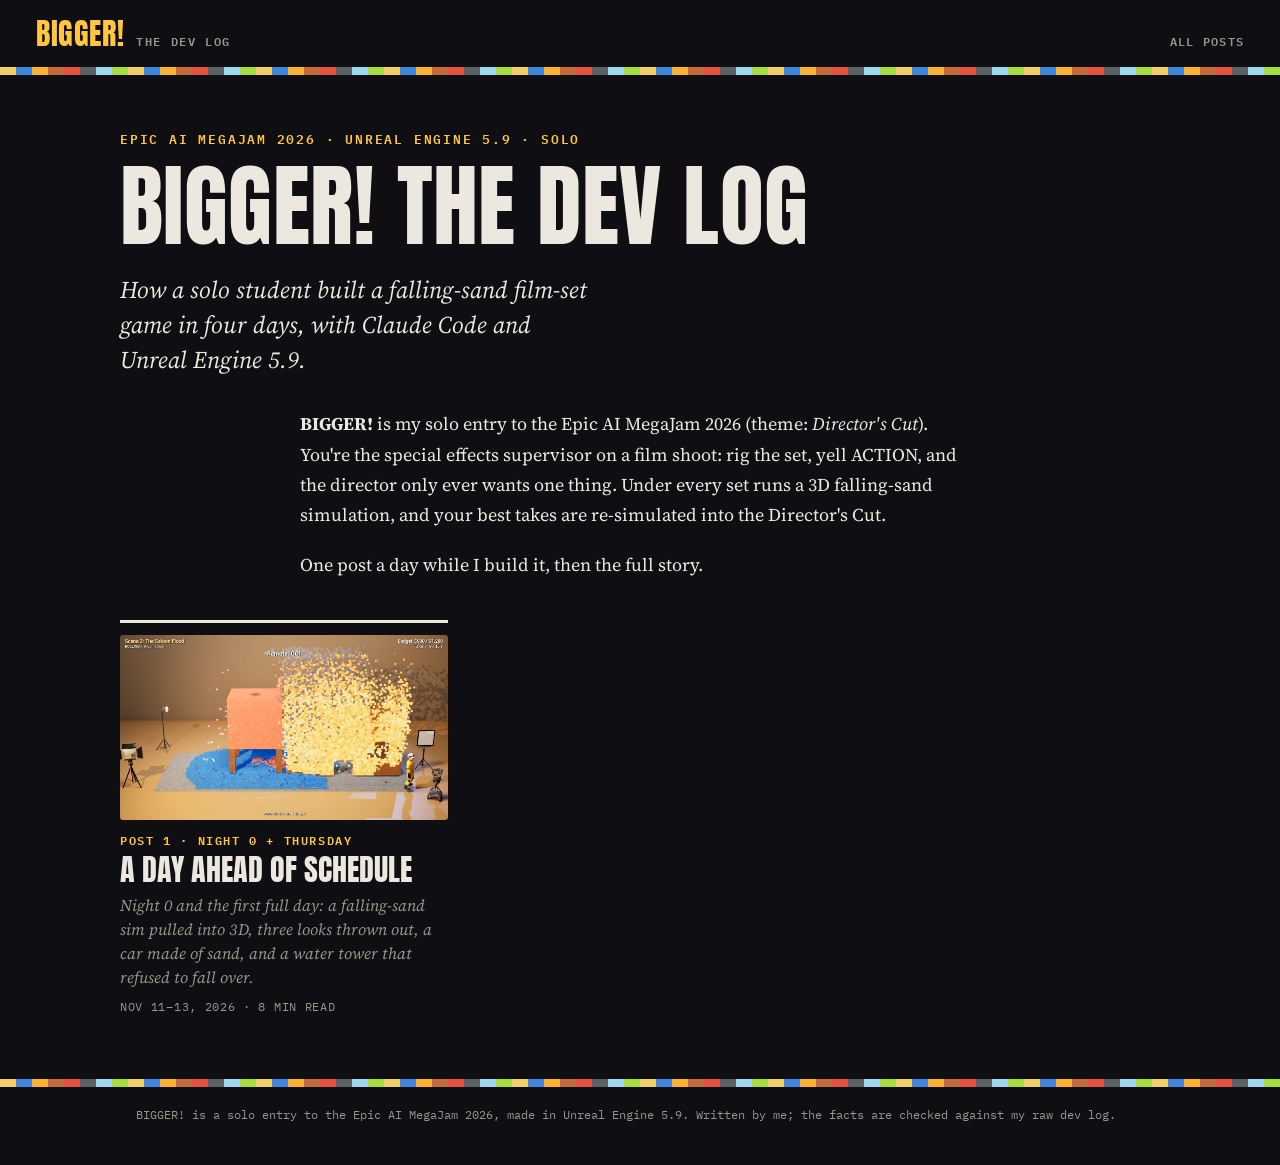
==== docs/index.html @ 2514d6fc "Post 1: A day ahead of schedule (Night 0 and Thursday) Duncan's post, in his words, after two fact c" ====
<!doctype html>
<html lang="en">
<head>
<meta charset="utf-8">
<meta name="viewport" content="width=device-width, initial-scale=1">
<title>BIGGER! The Dev Log</title>
<meta name="description" content="How a solo student built a falling-sand film-set game in four days, with Claude Code and Unreal Engine 5.9.">
<meta property="og:title" content="BIGGER! The Dev Log">
<meta property="og:description" content="How a solo student built a falling-sand film-set game in four days, with Claude Code and Unreal Engine 5.9.">
<meta property="og:url" content="https://derbadunkadunk.github.io/bigger-devlog/">
<link rel="preconnect" href="https://fonts.googleapis.com">
<link rel="preconnect" href="https://fonts.gstatic.com" crossorigin>
<link href="https://fonts.googleapis.com/css2?family=Anton&family=IBM+Plex+Mono:wght@400;600&family=Source+Serif+4:ital,opsz,wght@0,8..60,400;0,8..60,600;1,8..60,400&display=swap" rel="stylesheet">
<link rel="stylesheet" href="static/style.css">
</head>
<body class="theme-screening">
<header class="mast">
  <a class="mark" href="">BIGGER!<span>The Dev Log</span></a>
  <nav><a href="">All posts</a></nav>
</header>
<div class="tiles" aria-hidden="true"></div>
<main class="index">
  <header class="head">
    <p class="kicker">Epic AI MegaJam 2026 · Unreal Engine 5.9 · Solo</p>
    <h1>BIGGER! The Dev Log</h1>
    <p class="standfirst">How a solo student built a falling-sand film-set game in four days, with Claude Code and Unreal Engine 5.9.</p>
  </header>
  <div class="body intro"><p><strong>BIGGER!</strong> is my solo entry to the Epic AI MegaJam 2026 (theme: <em>Director's Cut</em>). You're the special effects supervisor on a film shoot: rig the set, yell ACTION, and the director only ever wants one thing. Under every set runs a 3D falling-sand simulation, and your best takes are re-simulated into the Director's Cut.</p><p>One post a day while I build it, then the full story.</p></div>
  <div class="cards"><a class="card" href="post-1/"><img src="media/D3-1401-scene2-flood-and-fire.jpg" alt="" loading="lazy"><span class="card-kicker">Post 1 · Night 0 + Thursday</span><span class="card-title">A day ahead of schedule</span><span class="card-stand">Night 0 and the first full day: a falling-sand sim pulled into 3D, three looks thrown out, a car made of sand, and a water tower that refused to fall over.</span><span class="card-meta">Nov 11–13, 2026 · 8 min read</span></a></div>
</main>
<footer class="foot"><div class="tiles" aria-hidden="true"></div><p>BIGGER! is a solo entry to the Epic AI MegaJam 2026, made in Unreal Engine 5.9. Written by me; the facts are checked against my raw dev log.</p></footer>
</body>
</html>
---- docs/static/style.css ----
/* BIGGER! The Dev Log. Two looks share one layout: callsheet (light paper) and screening (dark). */

:root {
  --col: 680px;
  --wide: 1040px;
  --hero: 1240px;
  --gutter: 16px;
  /* The game's tile palette (sampled by eye from the captures). */
  --t-sand: #f2cf6b; --t-water: #3f86de; --t-fire: #ffb22e; --t-wood: #c46a3a;
  --t-car: #e5533f; --t-iron: #5d6068; --t-glass: #9fd8ef; --t-lane: #a6dd3f;
  --display: "Anton", "Impact", "Arial Narrow", sans-serif;
  --serif: "Source Serif 4", Georgia, "Times New Roman", serif;
  --mono: "IBM Plex Mono", Consolas, monospace;
}

body.theme-callsheet {
  --bg: #f3efe6; --panel: #ebe4d6; --ink: #17140f; --muted: #6a6257; --rule: #d6cdbd;
  --accent: #c4342a; --accent-2: #b8860b; --quote: #c4342a; --todo: #2f6fb3;
}
body.theme-screening {
  --bg: #0f0e12; --panel: #19181e; --ink: #ece7df; --muted: #9a948b; --rule: #2c2a31;
  --accent: #ffc740; --accent-2: #ff6a3d; --quote: #ffc740; --todo: #6fb3ff;
}

* { box-sizing: border-box; }
html { -webkit-text-size-adjust: 100%; }
body {
  margin: 0; background: var(--bg); color: var(--ink);
  font: 400 1.125rem/1.68 var(--serif);
  font-optical-sizing: auto;
}
a { color: inherit; text-decoration-color: var(--accent); text-underline-offset: 3px; }
a:hover { color: var(--accent); }

/* Masthead and the tile strip. */
.mast {
  display: flex; align-items: baseline; justify-content: space-between; gap: 16px;
  max-width: var(--hero); margin: 0 auto; padding: 18px var(--gutter) 12px;
}
.mark { font: 400 1.9rem/1 var(--display); letter-spacing: .02em; color: var(--accent); text-decoration: none; }
.mark span { font: 600 .72rem/1 var(--mono); letter-spacing: .14em; text-transform: uppercase; color: var(--muted); margin-left: 12px; }
.mast nav a { font: 600 .78rem/1 var(--mono); letter-spacing: .1em; text-transform: uppercase; text-decoration: none; color: var(--muted); }
.tiles {
  height: 8px;
  background: repeating-linear-gradient(90deg,
    var(--t-sand) 0 16px, var(--t-water) 16px 32px, var(--t-fire) 32px 48px, var(--t-wood) 48px 64px,
    var(--t-car) 64px 80px, var(--t-iron) 80px 96px, var(--t-glass) 96px 112px, var(--t-lane) 112px 128px);
}

main { padding: 0 var(--gutter); }

/* Article head. */
.head { max-width: var(--wide); margin: 56px auto 32px; }
.kicker { font: 600 .8rem/1.4 var(--mono); letter-spacing: .14em; text-transform: uppercase; color: var(--accent); margin: 0 0 14px; }
h1 {
  font: 400 clamp(2.6rem, 7.5vw, 5.6rem)/0.98 var(--display);
  text-transform: uppercase; letter-spacing: .005em; margin: 0 0 22px; max-width: 16ch;
}
.standfirst { font-size: clamp(1.2rem, 2.4vw, 1.5rem); line-height: 1.45; font-style: italic; color: var(--ink); max-width: 40ch; margin: 0 0 20px; }
.byline { font: 400 .8rem/1.4 var(--mono); letter-spacing: .06em; text-transform: uppercase; color: var(--muted); margin: 0; }
.byline span { color: var(--accent); padding: 0 4px; }

/* Figures. */
figure { margin: 36px 0; }
figure img, figure video { display: block; width: 100%; height: auto; border-radius: 3px; background: #000; }
figcaption { font: 400 .8rem/1.5 var(--mono); color: var(--muted); margin-top: 10px; }
/* A small screenshot shown at its own size, floated beside the text: `![..](..){: .side}`. */
figure.side { float: right; width: 281px; margin: 6px 0 18px 28px; }
h2, .box, .pair, .wide { clear: both; }
.hero { max-width: var(--hero); margin: 0 auto 44px; }
.hero figcaption { max-width: var(--wide); margin: 10px auto 0; }

/* Body column. */
.body { max-width: var(--col); margin: 0 auto; counter-reset: sec; }
.body > p:first-of-type::first-letter {
  float: left; font: 400 4.6rem/0.82 var(--display); color: var(--accent);
  padding: 6px 10px 0 0;
}
.body h2 {
  counter-increment: sec;
  font: 400 clamp(1.9rem, 4vw, 2.6rem)/1.05 var(--display); text-transform: uppercase;
  margin: 64px 0 18px; padding-top: 18px; border-top: 3px solid var(--ink);
}
.body h2::before {
  content: "Scene " counter(sec, decimal-leading-zero);
  display: block; font: 600 .76rem/1 var(--mono); letter-spacing: .16em; color: var(--accent); margin-bottom: 10px;
}
.body h3 { font: 600 1.15rem/1.3 var(--serif); margin: 32px 0 8px; }
.body p { margin: 0 0 1.1em; }
.body ul, .body ol { padding-left: 1.2em; }
.body li { margin: .3em 0; }
.body code { font: .9em var(--mono); background: var(--panel); padding: 1px 5px; border-radius: 3px; }
.body blockquote:not(.pull) { margin: 24px 0; padding: 4px 0 4px 18px; border-left: 3px solid var(--rule); color: var(--muted); }

/* Wider than the column. */
.wide, .pair { width: min(var(--wide), calc(100vw - 2 * var(--gutter))); margin-left: 50%; transform: translateX(-50%); }
.pair { display: grid; grid-template-columns: 1fr 1fr; gap: 18px; margin-top: 36px; margin-bottom: 36px; }
.pair figure { margin: 0; }
.wide figure { margin: 36px 0; }

/* Pull quote. */
.pull { margin: 48px 0; padding: 0; border: 0; position: relative; }
.pull p { font: italic 400 clamp(1.5rem, 3.4vw, 2.1rem)/1.3 var(--serif); color: var(--quote); margin: 0; }
.pull p::before { content: "“"; font: 400 5rem/0 var(--display); position: absolute; left: -.05em; top: .35em; opacity: .25; }
.pull p { padding-left: 1.6em; }
.pull cite { display: block; font: 400 .8rem/1.4 var(--mono); font-style: normal; letter-spacing: .08em; text-transform: uppercase; color: var(--muted); margin-top: 14px; padding-left: 2.6em; }

/* Boxes. */
.box { background: var(--panel); border-top: 4px solid var(--accent); padding: 20px 22px 8px; margin: 36px 0; font-size: 1rem; line-height: 1.6; border-radius: 0 0 4px 4px; }
.box-title { font: 600 .78rem/1.3 var(--mono) !important; letter-spacing: .14em; text-transform: uppercase; color: var(--accent); margin: 0 0 12px !important; }
.box ul { padding-left: 1.1em; }
.box strong { font-weight: 600; }

.numbers { padding-bottom: 20px; }
.num-grid { display: grid; grid-template-columns: repeat(3, 1fr); gap: 18px 16px; }
.num { display: flex; flex-direction: column; }
.num-v { font: 400 2.6rem/1 var(--display); color: var(--ink); }
.num-l { font: 400 .74rem/1.35 var(--mono); color: var(--muted); margin-top: 6px; }

.timeline ol { list-style: none; padding: 0; margin: 0 0 12px; border-left: 2px dashed var(--rule); }
.timeline li { display: grid; grid-template-columns: 9.5em 1fr; column-gap: 14px; padding: 8px 0 8px 16px; position: relative; }
.timeline li::before { content: ""; position: absolute; left: -6px; top: 15px; width: 10px; height: 10px; background: var(--accent); }
.tl-when { font: 600 .76rem/1.6 var(--mono); color: var(--accent); }
.tl-what { font-weight: 600; }
.tl-note { grid-column: 2; font-size: .92rem; color: var(--muted); }

/* Writer's notes (drafts only; build.py --publish refuses them). */
.todo { border: 2px dashed var(--todo); padding: 14px 18px 4px; margin: 24px 0; font: 400 .9rem/1.55 var(--mono); color: var(--muted); }
.todo-label { font-weight: 600; letter-spacing: .14em; text-transform: uppercase; color: var(--todo); margin: 0 0 8px !important; }

/* Previous / next. */
.prevnext { max-width: var(--col); margin: 64px auto 48px; display: grid; grid-template-columns: 1fr 1fr; gap: 16px; }
.pn { text-decoration: none; border-top: 3px solid var(--ink); padding-top: 10px; font: 400 1.3rem/1.15 var(--display); text-transform: uppercase; }
.pn span { display: block; font: 600 .72rem/1.6 var(--mono); letter-spacing: .14em; color: var(--accent); }
.pn.next { text-align: right; grid-column: 2; }

/* Index. */
.index .intro p:first-of-type::first-letter { float: none; font: inherit; color: inherit; padding: 0; }
.cards { max-width: var(--wide); margin: 40px auto 64px; display: grid; grid-template-columns: repeat(auto-fill, minmax(300px, 1fr)); gap: 28px; }
.card { display: flex; flex-direction: column; text-decoration: none; border-top: 3px solid var(--ink); padding-top: 12px; }
.card img { width: 100%; aspect-ratio: 16 / 9; object-fit: cover; border-radius: 3px; margin-bottom: 12px; }
.card-kicker { font: 600 .72rem/1.4 var(--mono); letter-spacing: .14em; text-transform: uppercase; color: var(--accent); }
.card-title { font: 400 1.9rem/1.02 var(--display); text-transform: uppercase; margin: 6px 0 8px; }
.card-stand { font-style: italic; color: var(--muted); font-size: 1rem; line-height: 1.5; }
.card-meta { font: 400 .72rem/1.4 var(--mono); color: var(--muted); margin-top: 10px; text-transform: uppercase; letter-spacing: .06em; }

.foot { margin-top: 40px; }
.foot p { max-width: var(--wide); margin: 0 auto; padding: 18px var(--gutter) 40px; font: 400 .78rem/1.6 var(--mono); color: var(--muted); }

@media (max-width: 720px) {
  body { font-size: 1.06rem; }
  .head { margin-top: 32px; }
  .pair { grid-template-columns: 1fr; }
  figure.side { float: none; margin: 28px auto; }
  .num-grid { grid-template-columns: repeat(2, 1fr); }
  .timeline li { grid-template-columns: 1fr; }
  .tl-note { grid-column: 1; }
  .mark span { display: none; }
  .pull p { padding-left: 1.1em; }
  .pull cite { padding-left: 1.5em; }
}
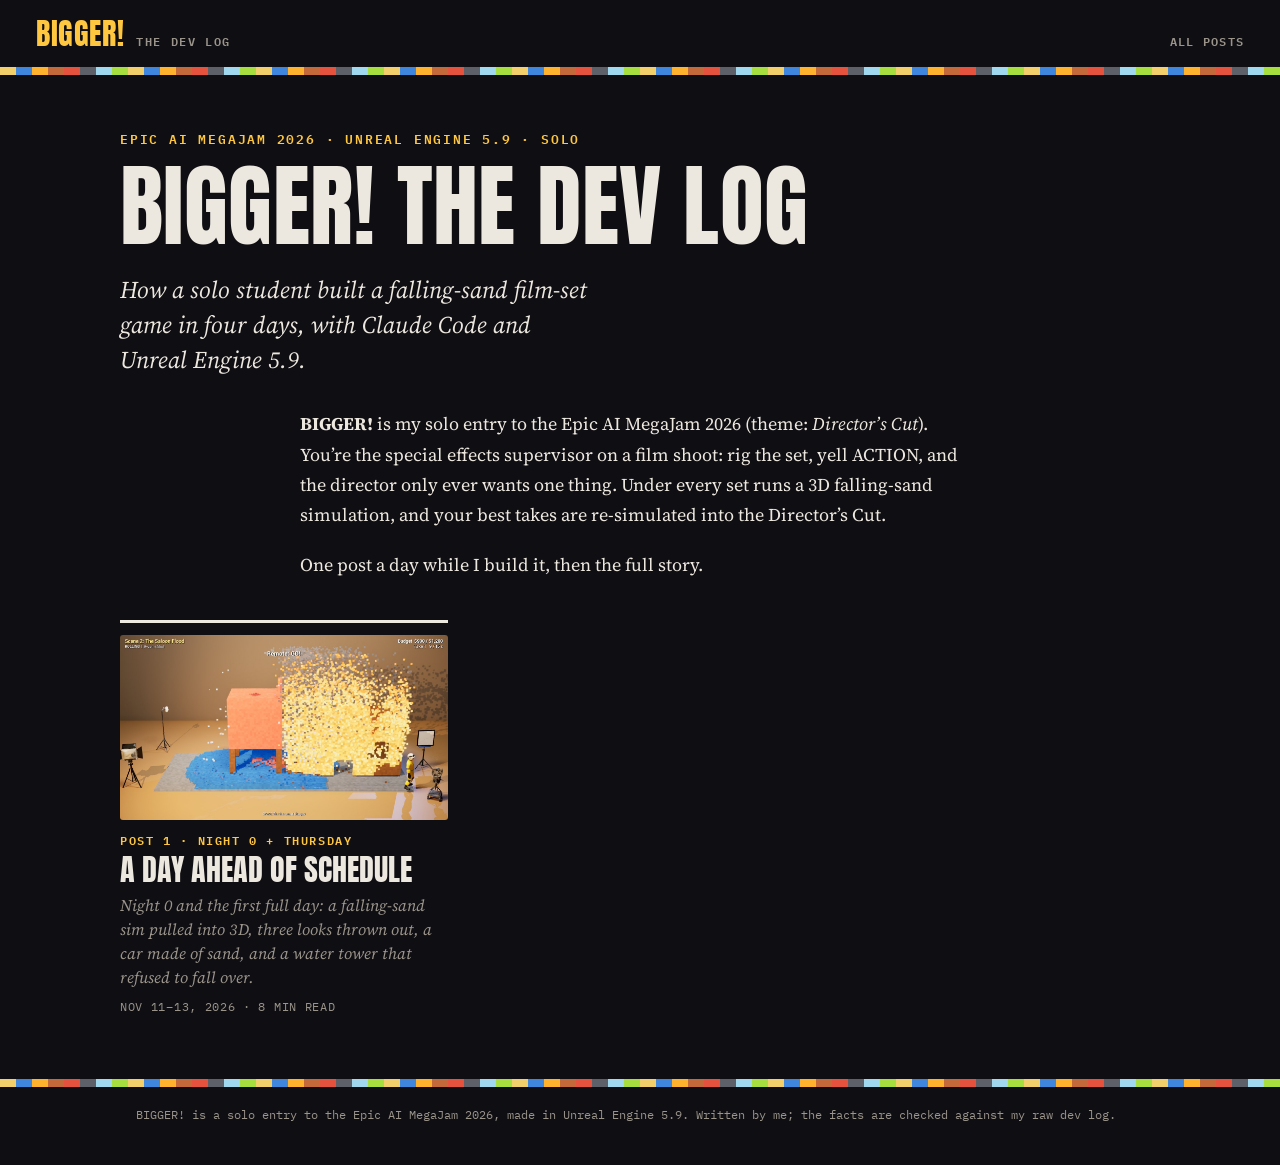
==== commit ca744857: "Front page words move to home.md, so they're edited like a post Kicker, headline, tagline and footer" ====
--- a/docs/index.html
+++ b/docs/index.html
@@ -25,7 +25,8 @@
     <h1>BIGGER! The Dev Log</h1>
     <p class="standfirst">How a solo student built a falling-sand film-set game in four days, with Claude Code and Unreal Engine 5.9.</p>
   </header>
-  <div class="body intro"><p><strong>BIGGER!</strong> is my solo entry to the Epic AI MegaJam 2026 (theme: <em>Director's Cut</em>). You're the special effects supervisor on a film shoot: rig the set, yell ACTION, and the director only ever wants one thing. Under every set runs a 3D falling-sand simulation, and your best takes are re-simulated into the Director's Cut.</p><p>One post a day while I build it, then the full story.</p></div>
+  <div class="body intro"><p><strong>BIGGER!</strong> is my solo entry to the Epic AI MegaJam 2026 (theme: <em>Director&rsquo;s Cut</em>). You&rsquo;re the special effects supervisor on a film shoot: rig the set, yell ACTION, and the director only ever wants one thing. Under every set runs a 3D falling-sand simulation, and your best takes are re-simulated into the Director&rsquo;s Cut.</p>
+<p>One post a day while I build it, then the full story.</p></div>
   <div class="cards"><a class="card" href="post-1/"><img src="media/D3-1401-scene2-flood-and-fire.jpg" alt="" loading="lazy"><span class="card-kicker">Post 1 · Night 0 + Thursday</span><span class="card-title">A day ahead of schedule</span><span class="card-stand">Night 0 and the first full day: a falling-sand sim pulled into 3D, three looks thrown out, a car made of sand, and a water tower that refused to fall over.</span><span class="card-meta">Nov 11–13, 2026 · 8 min read</span></a></div>
 </main>
 <footer class="foot"><div class="tiles" aria-hidden="true"></div><p>BIGGER! is a solo entry to the Epic AI MegaJam 2026, made in Unreal Engine 5.9. Written by me; the facts are checked against my raw dev log.</p></footer>
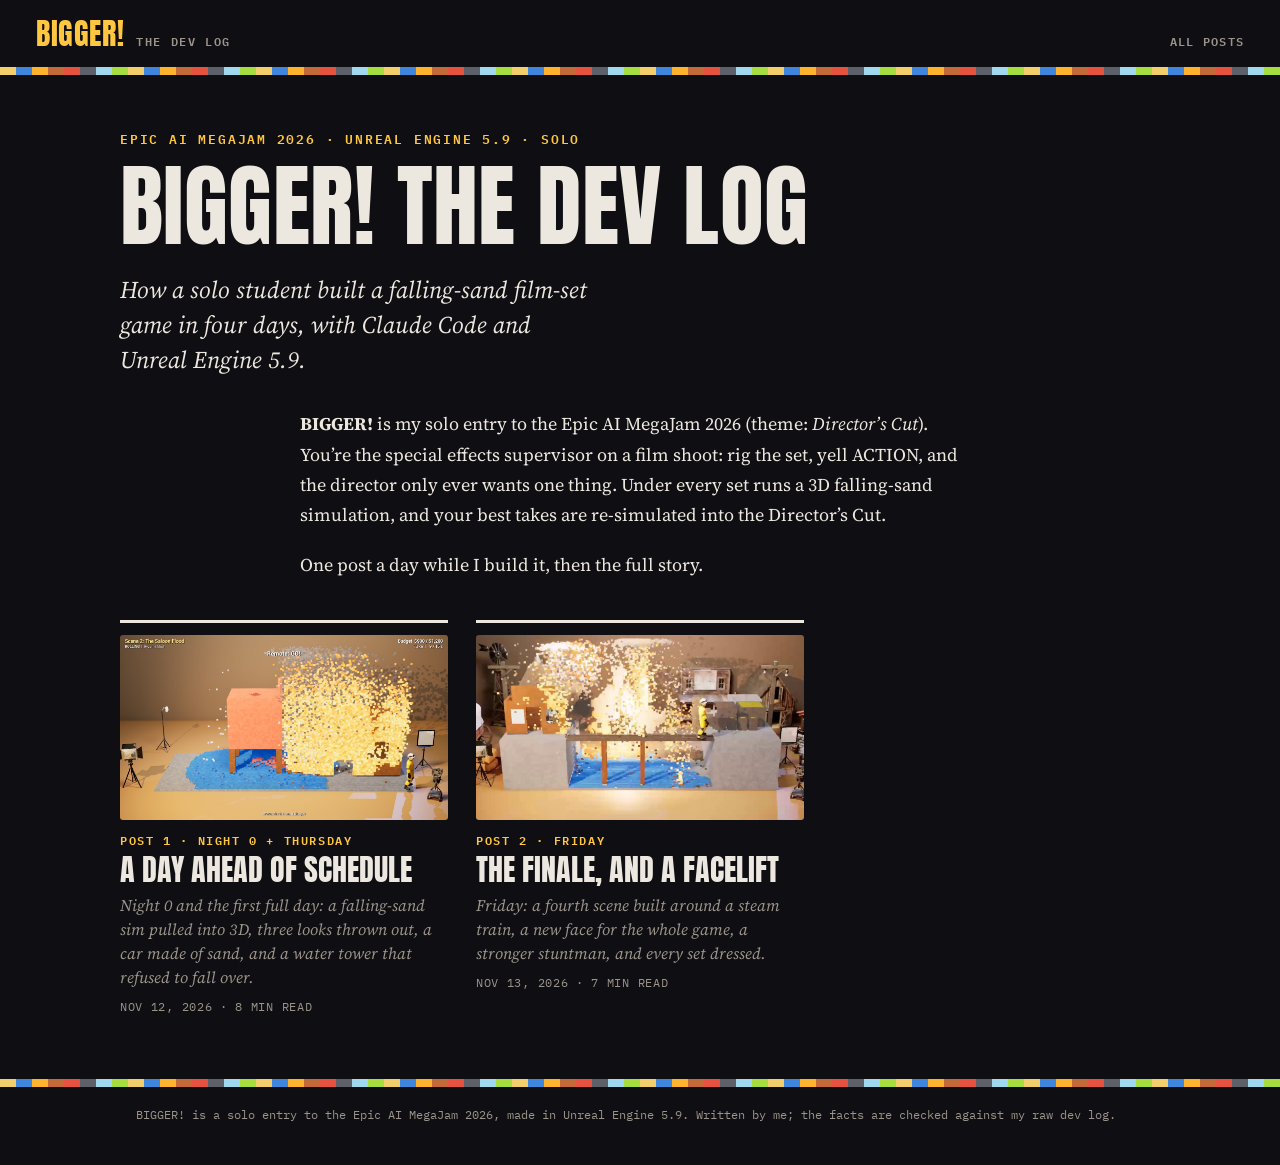
==== commit a1fe6b2b: "Post 2: The finale, and a facelift (Friday) Duncan's post, in his words, after two fact checks again" ====
--- a/docs/index.html
+++ b/docs/index.html
@@ -27,7 +27,7 @@
   </header>
   <div class="body intro"><p><strong>BIGGER!</strong> is my solo entry to the Epic AI MegaJam 2026 (theme: <em>Director&rsquo;s Cut</em>). You&rsquo;re the special effects supervisor on a film shoot: rig the set, yell ACTION, and the director only ever wants one thing. Under every set runs a 3D falling-sand simulation, and your best takes are re-simulated into the Director&rsquo;s Cut.</p>
 <p>One post a day while I build it, then the full story.</p></div>
-  <div class="cards"><a class="card" href="post-1/"><img src="media/D3-1401-scene2-flood-and-fire.jpg" alt="" loading="lazy"><span class="card-kicker">Post 1 · Night 0 + Thursday</span><span class="card-title">A day ahead of schedule</span><span class="card-stand">Night 0 and the first full day: a falling-sand sim pulled into 3D, three looks thrown out, a car made of sand, and a water tower that refused to fall over.</span><span class="card-meta">Nov 11–13, 2026 · 8 min read</span></a></div>
+  <div class="cards"><a class="card" href="post-1/"><img src="media/D3-1401-scene2-flood-and-fire.jpg" alt="" loading="lazy"><span class="card-kicker">Post 1 · Night 0 + Thursday</span><span class="card-title">A day ahead of schedule</span><span class="card-stand">Night 0 and the first full day: a falling-sand sim pulled into 3D, three looks thrown out, a car made of sand, and a water tower that refused to fall over.</span><span class="card-meta">Nov 12, 2026 · 8 min read</span></a><a class="card" href="post-2/"><img src="media/D6-1620-scene4-finale-cue2.jpg" alt="" loading="lazy"><span class="card-kicker">Post 2 · Friday</span><span class="card-title">The finale, and a facelift</span><span class="card-stand">Friday: a fourth scene built around a steam train, a new face for the whole game, a stronger stuntman, and every set dressed.</span><span class="card-meta">Nov 13, 2026 · 7 min read</span></a></div>
 </main>
 <footer class="foot"><div class="tiles" aria-hidden="true"></div><p>BIGGER! is a solo entry to the Epic AI MegaJam 2026, made in Unreal Engine 5.9. Written by me; the facts are checked against my raw dev log.</p></footer>
 </body>
--- a/docs/static/style.css
+++ b/docs/static/style.css
@@ -126,6 +126,8 @@
 
 /* Writer's notes (drafts only; build.py --publish refuses them). */
 .todo { border: 2px dashed var(--todo); padding: 14px 18px 4px; margin: 24px 0; font: 400 .9rem/1.55 var(--mono); color: var(--muted); }
+.todo-line { padding: 10px 14px; }
+.todo-line .todo-label { display: inline; margin-right: 8px !important; }
 .todo-label { font-weight: 600; letter-spacing: .14em; text-transform: uppercase; color: var(--todo); margin: 0 0 8px !important; }
 
 /* Previous / next. */
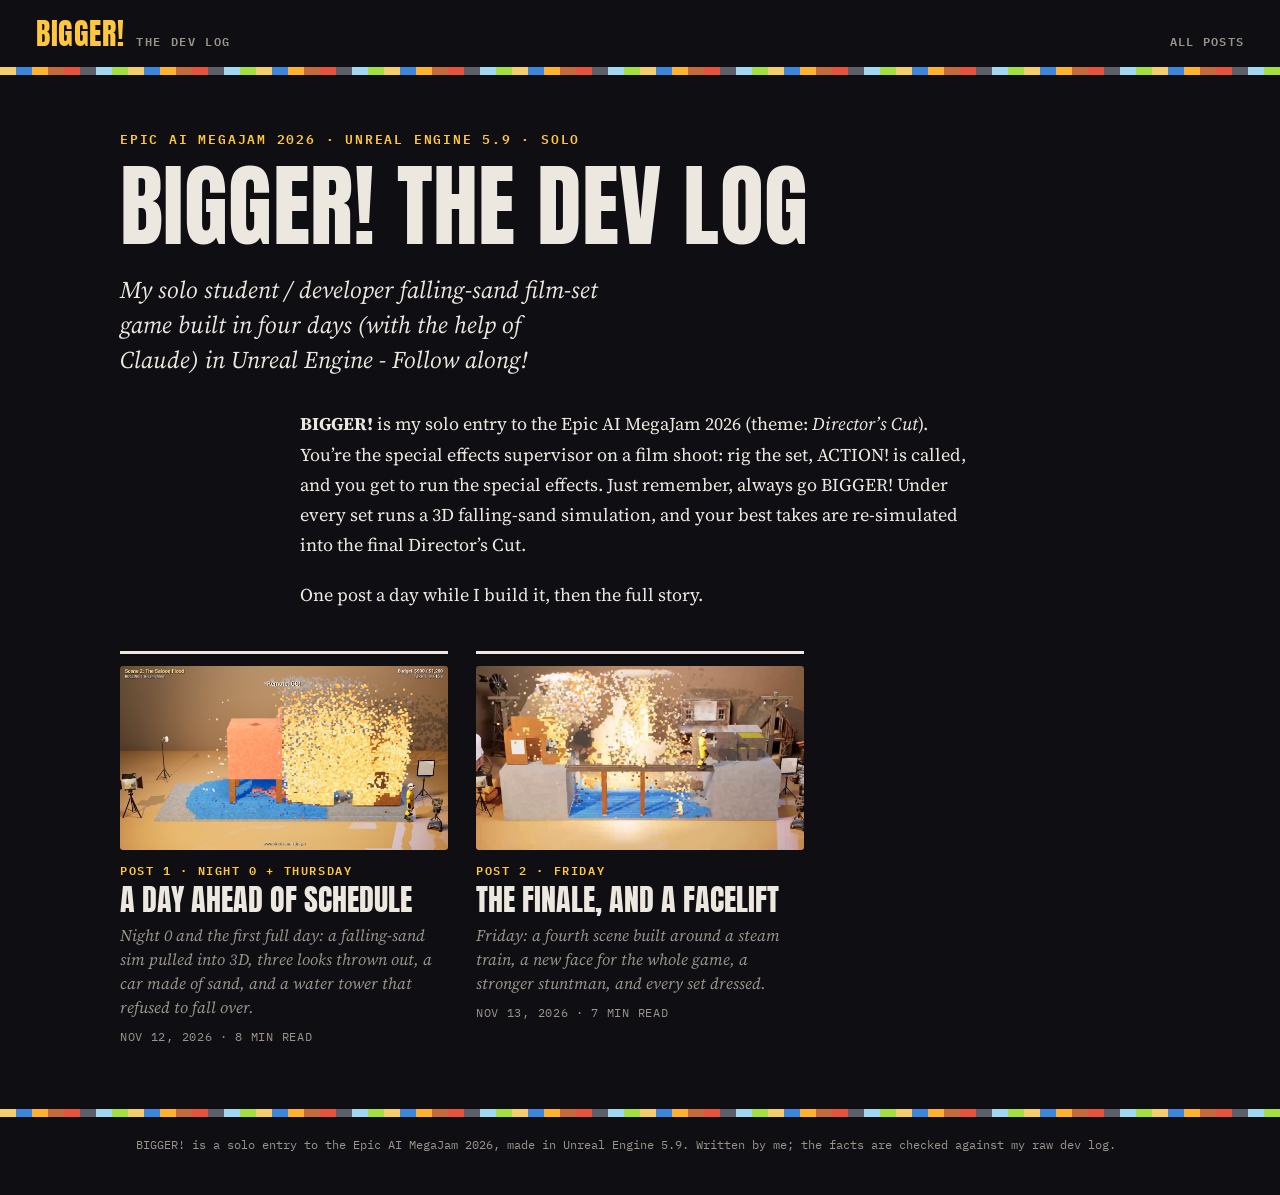
==== commit 758bbeca: "Front page: Duncan's own wording (tagline and intro) Co-Authored-By: Claude Opus 5.5 <noreply@anthro" ====
--- a/docs/index.html
+++ b/docs/index.html
@@ -4,9 +4,9 @@
 <meta charset="utf-8">
 <meta name="viewport" content="width=device-width, initial-scale=1">
 <title>BIGGER! The Dev Log</title>
-<meta name="description" content="How a solo student built a falling-sand film-set game in four days, with Claude Code and Unreal Engine 5.9.">
+<meta name="description" content="My solo student / developer falling-sand film-set game built in four days (with the help of Claude) in Unreal Engine - Follow along!">
 <meta property="og:title" content="BIGGER! The Dev Log">
-<meta property="og:description" content="How a solo student built a falling-sand film-set game in four days, with Claude Code and Unreal Engine 5.9.">
+<meta property="og:description" content="My solo student / developer falling-sand film-set game built in four days (with the help of Claude) in Unreal Engine - Follow along!">
 <meta property="og:url" content="https://derbadunkadunk.github.io/bigger-devlog/">
 <link rel="preconnect" href="https://fonts.googleapis.com">
 <link rel="preconnect" href="https://fonts.gstatic.com" crossorigin>
@@ -23,9 +23,9 @@
   <header class="head">
     <p class="kicker">Epic AI MegaJam 2026 · Unreal Engine 5.9 · Solo</p>
     <h1>BIGGER! The Dev Log</h1>
-    <p class="standfirst">How a solo student built a falling-sand film-set game in four days, with Claude Code and Unreal Engine 5.9.</p>
+    <p class="standfirst">My solo student / developer falling-sand film-set game built in four days (with the help of Claude) in Unreal Engine - Follow along!</p>
   </header>
-  <div class="body intro"><p><strong>BIGGER!</strong> is my solo entry to the Epic AI MegaJam 2026 (theme: <em>Director&rsquo;s Cut</em>). You&rsquo;re the special effects supervisor on a film shoot: rig the set, yell ACTION, and the director only ever wants one thing. Under every set runs a 3D falling-sand simulation, and your best takes are re-simulated into the Director&rsquo;s Cut.</p>
+  <div class="body intro"><p><strong>BIGGER!</strong> is my solo entry to the Epic AI MegaJam 2026 (theme: <em>Director&rsquo;s Cut</em>). You&rsquo;re the special effects supervisor on a film shoot: rig the set, ACTION! is called, and you get to run the special effects. Just remember, always go BIGGER! Under every set runs a 3D falling-sand simulation, and your best takes are re-simulated into the final Director&rsquo;s Cut.</p>
 <p>One post a day while I build it, then the full story.</p></div>
   <div class="cards"><a class="card" href="post-1/"><img src="media/D3-1401-scene2-flood-and-fire.jpg" alt="" loading="lazy"><span class="card-kicker">Post 1 · Night 0 + Thursday</span><span class="card-title">A day ahead of schedule</span><span class="card-stand">Night 0 and the first full day: a falling-sand sim pulled into 3D, three looks thrown out, a car made of sand, and a water tower that refused to fall over.</span><span class="card-meta">Nov 12, 2026 · 8 min read</span></a><a class="card" href="post-2/"><img src="media/D6-1620-scene4-finale-cue2.jpg" alt="" loading="lazy"><span class="card-kicker">Post 2 · Friday</span><span class="card-title">The finale, and a facelift</span><span class="card-stand">Friday: a fourth scene built around a steam train, a new face for the whole game, a stronger stuntman, and every set dressed.</span><span class="card-meta">Nov 13, 2026 · 7 min read</span></a></div>
 </main>
